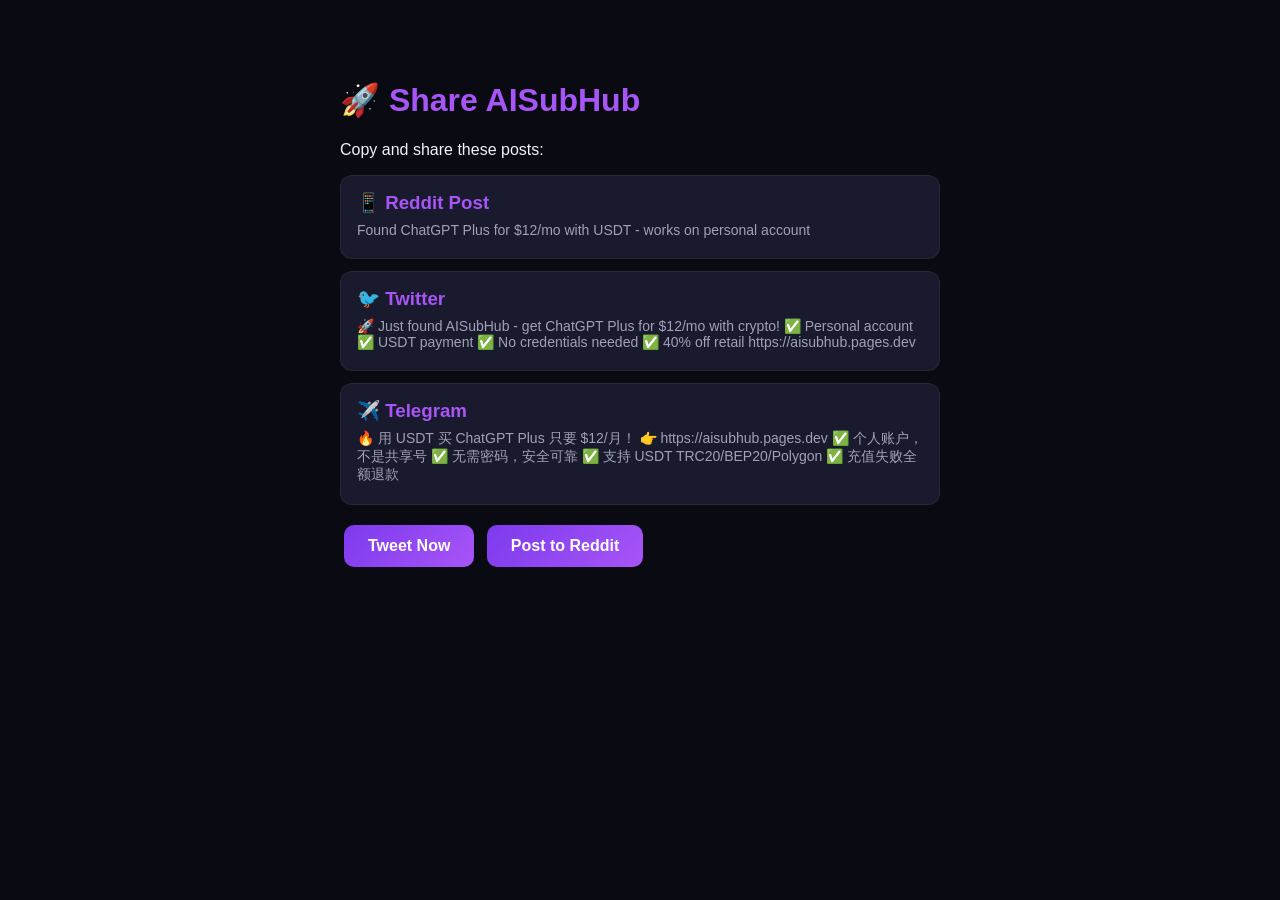
==== share.html @ 6e491dbd "Add blog page, GitHub README, social sharing buttons, SEO improvements - blog.html: SEO-optimized ar" ====
<!DOCTYPE html>
<html><head><meta charset="UTF-8"><title>Share AISubHub</title>
<style>body{font-family:sans-serif;max-width:600px;margin:40px auto;padding:20px;background:#0a0a12;color:#f1f1f6}
h1{color:#a855f7}.card{background:#1a1a2e;border-radius:12px;padding:16px;margin:12px 0;border:1px solid rgba(255,255,255,0.06)}
.card h3{margin:0 0 8px;color:#a855f7}.card p{margin:0 0 4px;color:#a0a0b8;font-size:14px}
.btn{display:inline-block;background:linear-gradient(135deg,#7c3aed,#a855f7);color:white;padding:12px 24px;border-radius:10px;
text-decoration:none;font-weight:600;margin:8px 4px}.btn:hover{opacity:0.9}</style></head>
<body>
<h1>🚀 Share AISubHub</h1>
<p>Copy and share these posts:</p>
<div class="card"><h3>📱 Reddit Post</h3>
<p>Found ChatGPT Plus for $12/mo with USDT - works on personal account</p></div>
<div class="card"><h3>🐦 Twitter</h3>
<p>🚀 Just found AISubHub - get ChatGPT Plus for $12/mo with crypto!

✅ Personal account
✅ USDT payment
✅ No credentials needed
✅ 40% off retail

https://aisubhub.pages.dev</p></div>
<div class="card"><h3>✈️ Telegram</h3>
<p>🔥 用 USDT 买 ChatGPT Plus 只要 $12/月！
👉 https://aisubhub.pages.dev
✅ 个人账户，不是共享号
✅ 无需密码，安全可靠
✅ 支持 USDT TRC20/BEP20/Polygon
✅ 充值失败全额退款</p></div>
<a class="btn" href="https://twitter.com/intent/tweet?text=%F0%9F%9A%80%20Just%20found%20AISubHub%20-%20get%20ChatGPT%20Plus%20for%20%2412%2Fmo%20with%20crypto!%0A%0A%E2%9C%85%20Personal%20account%0A%E2%9C%85%20USDT%20payment%0A%E2%9C%85%20No%20credentials%20needed%0A%E2%9C%85%2040%25%20off%20retail%0A%0Ahttps%3A%2F%2Faisubhub.pages.dev" target="_blank">Tweet Now</a>
<a class="btn" href="https://www.reddit.com/submit?url=https%3A%2F%2Faisubhub.pages.dev&title=Found%20ChatGPT%20Plus%20for%20%2412%2Fmo%20with%20USDT%20-%20works%20on%20personal%20account" target="_blank">Post to Reddit</a>
</body></html>
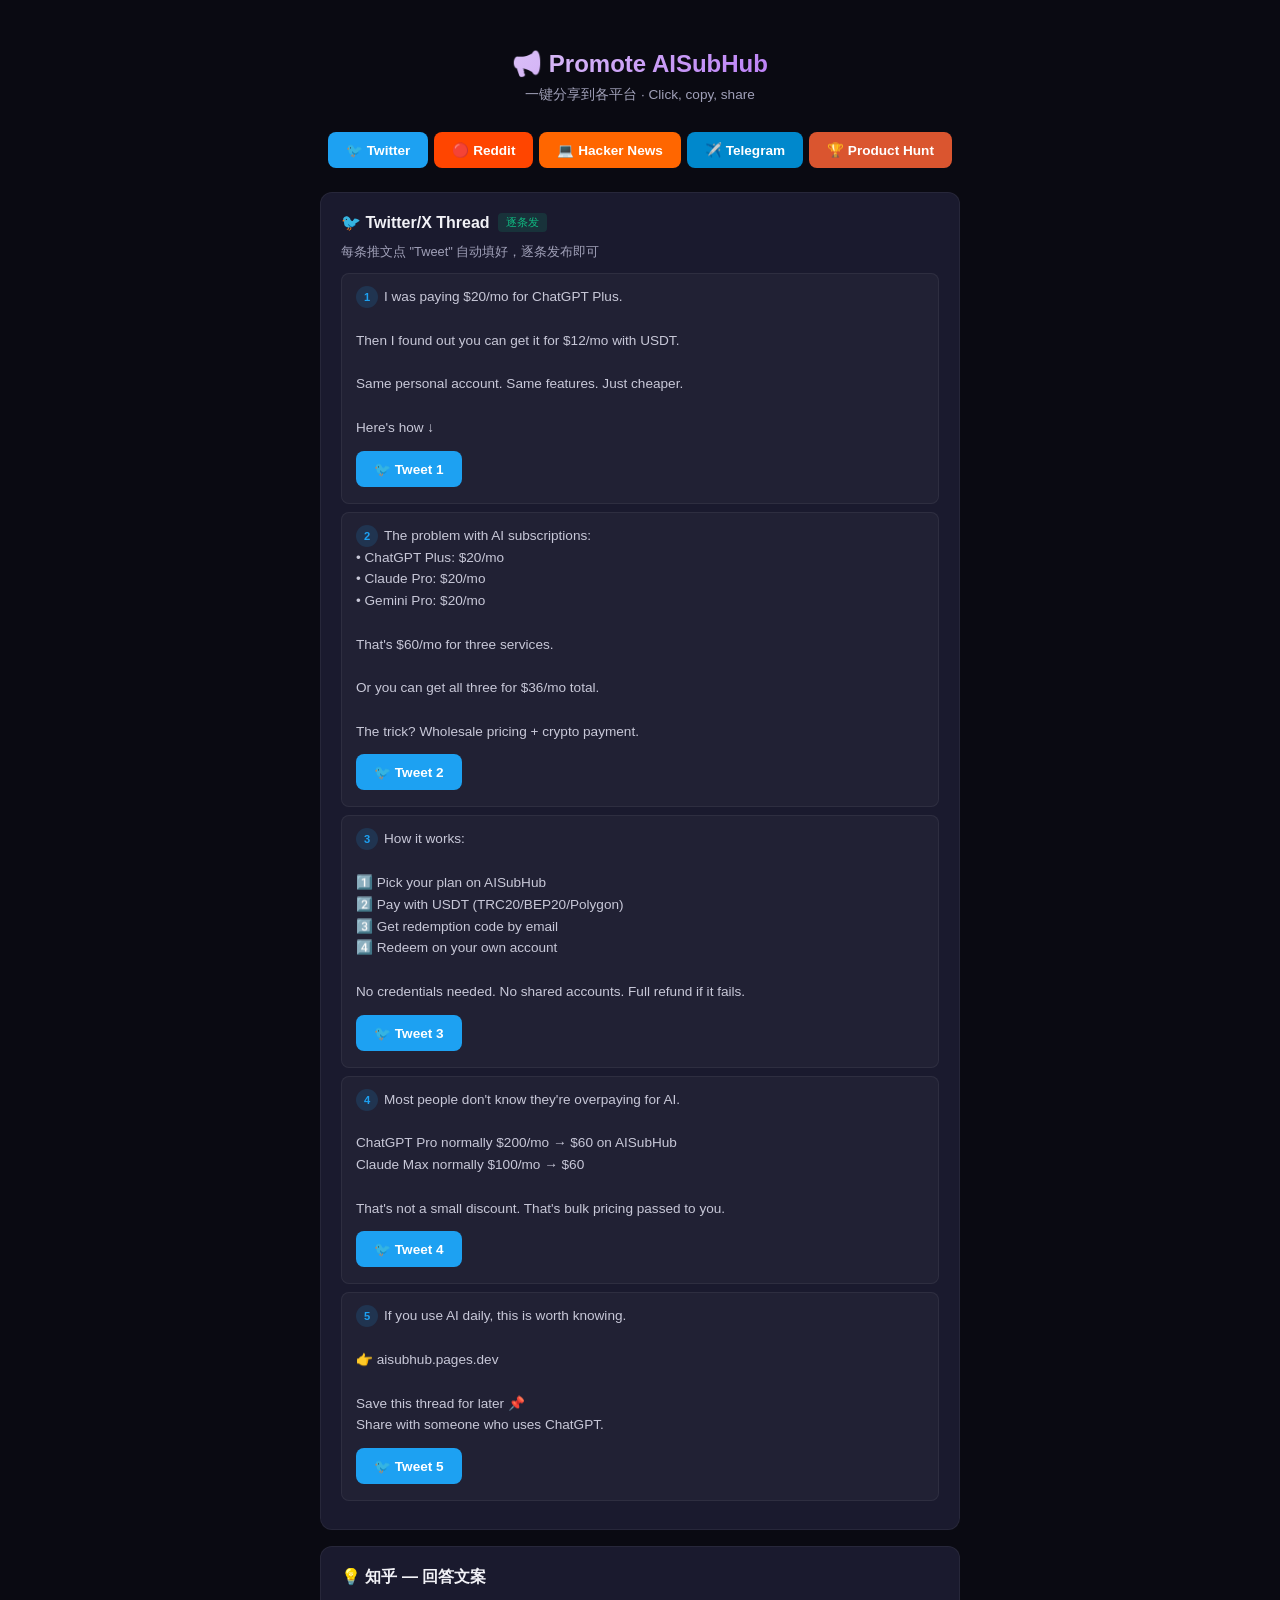
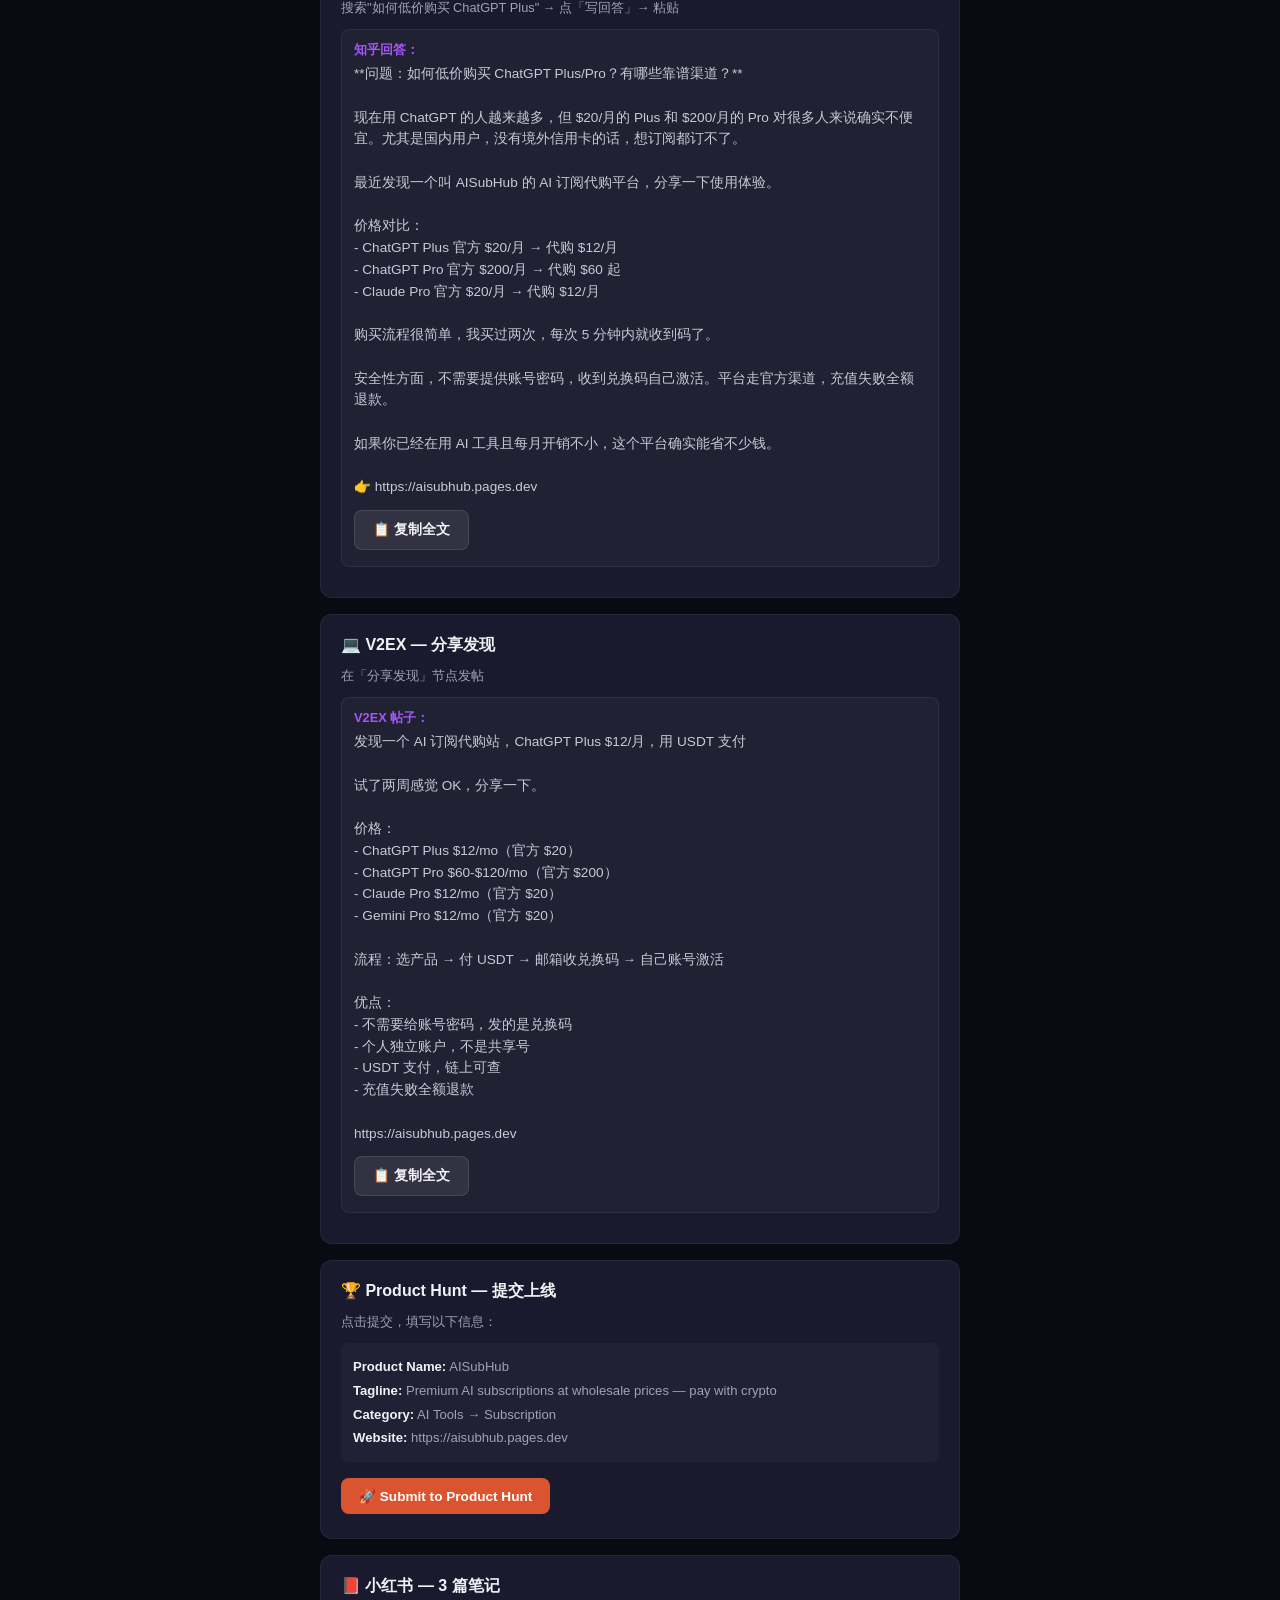
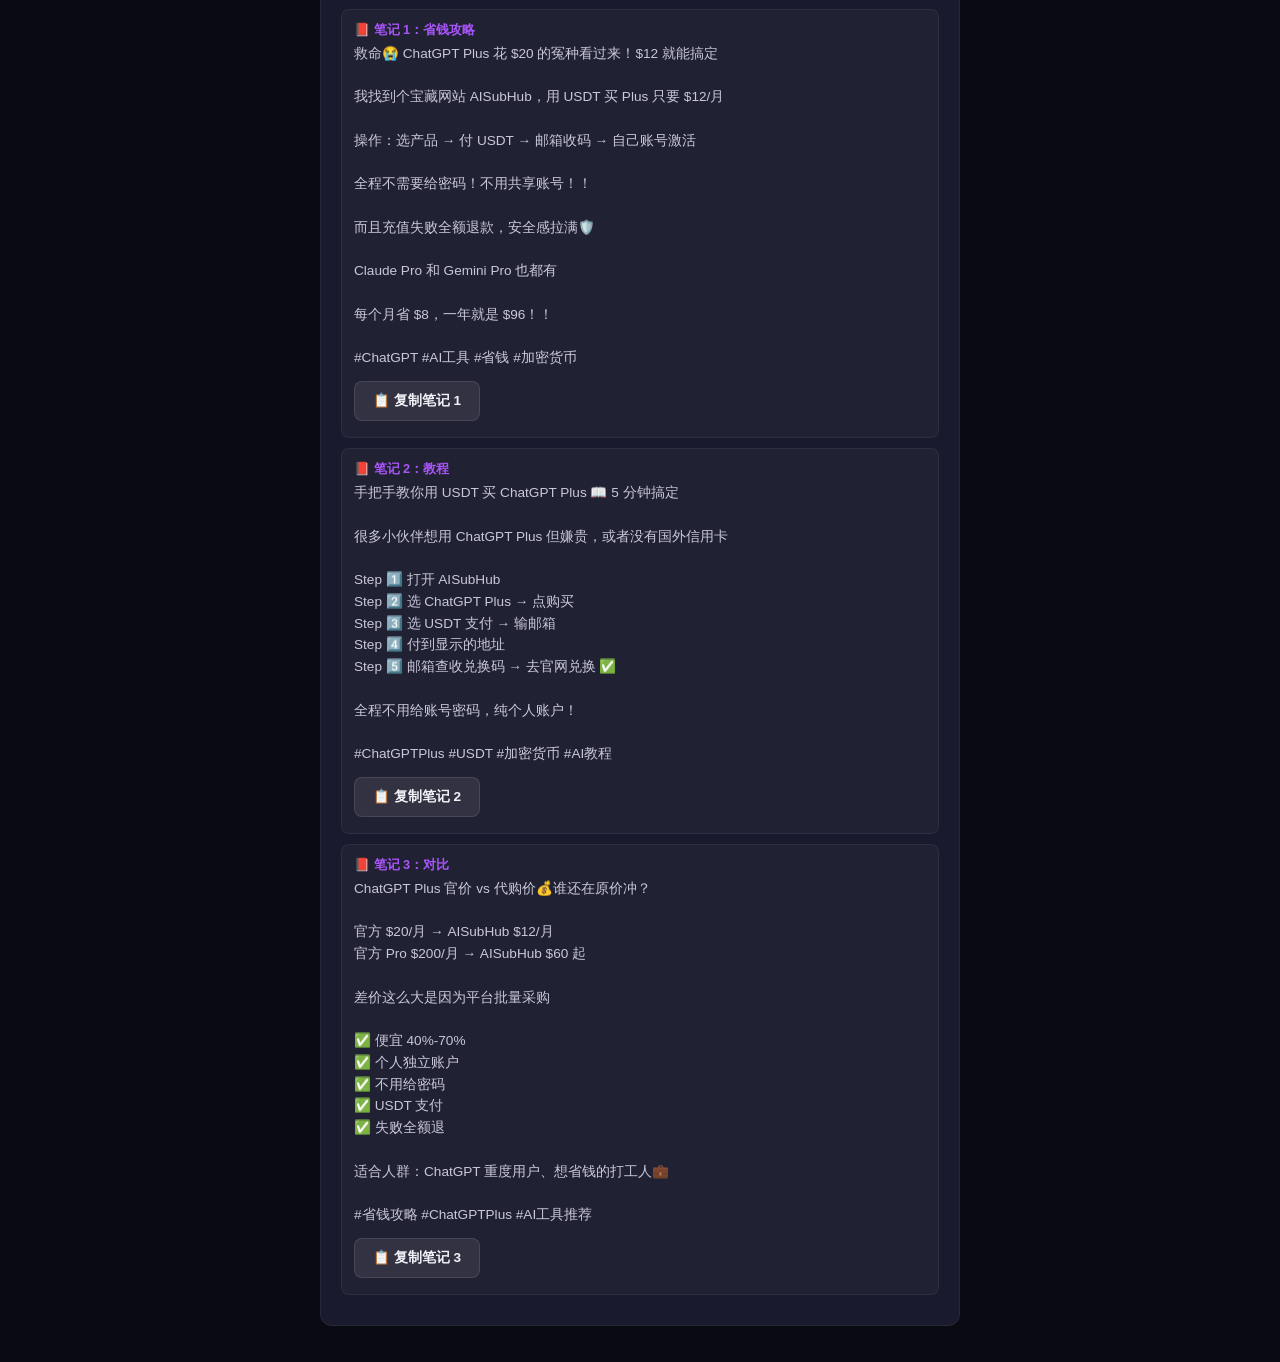
==== commit 069a4969: "Create comprehensive share hub page with all channels - Redesign share.html with Twitter thread (5 t" ====
--- a/share.html
+++ b/share.html
@@ -1,31 +1,254 @@
 <!DOCTYPE html>
-<html><head><meta charset="UTF-8"><title>Share AISubHub</title>
-<style>body{font-family:sans-serif;max-width:600px;margin:40px auto;padding:20px;background:#0a0a12;color:#f1f1f6}
-h1{color:#a855f7}.card{background:#1a1a2e;border-radius:12px;padding:16px;margin:12px 0;border:1px solid rgba(255,255,255,0.06)}
-.card h3{margin:0 0 8px;color:#a855f7}.card p{margin:0 0 4px;color:#a0a0b8;font-size:14px}
-.btn{display:inline-block;background:linear-gradient(135deg,#7c3aed,#a855f7);color:white;padding:12px 24px;border-radius:10px;
-text-decoration:none;font-weight:600;margin:8px 4px}.btn:hover{opacity:0.9}</style></head>
+<html lang="en">
+<head>
+  <meta charset="UTF-8">
+  <meta name="viewport" content="width=device-width, initial-scale=1">
+  <title>AISubHub — Share & Promote</title>
+  <style>
+    * { margin: 0; padding: 0; box-sizing: border-box; }
+    body { font-family: -apple-system, 'Segoe UI', 'PingFang SC', sans-serif; background: #0a0a12; color: #f1f1f6; padding: 20px; }
+    .container { max-width: 640px; margin: 0 auto; }
+    h1 { font-size: 1.5rem; text-align: center; padding: 30px 0 8px; background: linear-gradient(135deg, #f1f1f6, #a855f7); -webkit-background-clip: text; -webkit-text-fill-color: transparent; }
+    .subtitle { text-align: center; color: #a0a0b8; font-size: 0.85rem; margin-bottom: 24px; }
+    .section { background: #1a1a2e; border-radius: 12px; padding: 20px; margin-bottom: 16px; border: 1px solid rgba(255,255,255,0.06); }
+    .section h2 { font-size: 1rem; margin-bottom: 12px; display: flex; align-items: center; gap: 8px; }
+    .section h2 .badge { font-size: 0.7rem; background: rgba(16,185,129,0.15); color: #10b981; padding: 2px 8px; border-radius: 4px; font-weight: 500; }
+    .btn { display: inline-flex; align-items: center; gap: 6px; padding: 10px 18px; border-radius: 8px; font-size: 0.85rem; font-weight: 600; cursor: pointer; border: none; text-decoration: none; color: white; margin: 4px 0; transition: opacity 0.2s; }
+    .btn:hover { opacity: 0.85; }
+    .btn-twitter { background: #1da1f2; }
+    .btn-producthunt { background: #da552f; }
+    .btn-copy { background: rgba(255,255,255,0.08); color: #f1f1f6; border: 1px solid rgba(255,255,255,0.1); }
+    .btn-copy:hover { background: rgba(255,255,255,0.15); }
+    .btn-reddit { background: #ff4500; }
+    .btn-hn { background: #ff6600; }
+    .btn-telegram { background: #0088cc; }
+    .tweet-card { background: rgba(255,255,255,0.03); border: 1px solid rgba(255,255,255,0.06); border-radius: 8px; padding: 12px 14px; margin-bottom: 8px; }
+    .tweet-card .num { display: inline-block; width: 22px; height: 22px; line-height: 22px; text-align: center; border-radius: 50%; background: rgba(29,161,242,0.15); color: #1da1f2; font-size: 0.7rem; font-weight: 700; margin-right: 6px; }
+    .tweet-card .text { color: #c8c8d8; font-size: 0.85rem; line-height: 1.6; }
+    .tweet-card .actions { margin-top: 8px; display: flex; gap: 6px; flex-wrap: wrap; }
+    .flex-wrap { display: flex; flex-wrap: wrap; gap: 8px; align-items: center; margin-bottom: 8px; }
+    .copy-block { background: rgba(255,255,255,0.03); border: 1px solid rgba(255,255,255,0.06); border-radius: 8px; padding: 12px; margin-bottom: 10px; }
+    .copy-block p { color: #c8c8d8; font-size: 0.85rem; line-height: 1.6; white-space: pre-wrap; margin-bottom: 8px; }
+    .toast { position: fixed; bottom: 24px; left: 50%; transform: translateX(-50%); background: #10b981; color: white; padding: 10px 20px; border-radius: 8px; font-size: 0.85rem; opacity: 0; transition: opacity 0.3s; z-index: 100; pointer-events: none; }
+    .toast.show { opacity: 1; }
+    .quick-links { display: flex; flex-wrap: wrap; gap: 6px; justify-content: center; margin-bottom: 20px; }
+    .label { font-size: 0.8rem; color: #a855f7; font-weight: 600; margin-bottom: 4px; }
+  </style>
+</head>
 <body>
-<h1>🚀 Share AISubHub</h1>
-<p>Copy and share these posts:</p>
-<div class="card"><h3>📱 Reddit Post</h3>
-<p>Found ChatGPT Plus for $12/mo with USDT - works on personal account</p></div>
-<div class="card"><h3>🐦 Twitter</h3>
-<p>🚀 Just found AISubHub - get ChatGPT Plus for $12/mo with crypto!
-
-✅ Personal account
-✅ USDT payment
-✅ No credentials needed
-✅ 40% off retail
-
-https://aisubhub.pages.dev</p></div>
-<div class="card"><h3>✈️ Telegram</h3>
-<p>🔥 用 USDT 买 ChatGPT Plus 只要 $12/月！
-👉 https://aisubhub.pages.dev
-✅ 个人账户，不是共享号
-✅ 无需密码，安全可靠
-✅ 支持 USDT TRC20/BEP20/Polygon
-✅ 充值失败全额退款</p></div>
-<a class="btn" href="https://twitter.com/intent/tweet?text=%F0%9F%9A%80%20Just%20found%20AISubHub%20-%20get%20ChatGPT%20Plus%20for%20%2412%2Fmo%20with%20crypto!%0A%0A%E2%9C%85%20Personal%20account%0A%E2%9C%85%20USDT%20payment%0A%E2%9C%85%20No%20credentials%20needed%0A%E2%9C%85%2040%25%20off%20retail%0A%0Ahttps%3A%2F%2Faisubhub.pages.dev" target="_blank">Tweet Now</a>
-<a class="btn" href="https://www.reddit.com/submit?url=https%3A%2F%2Faisubhub.pages.dev&title=Found%20ChatGPT%20Plus%20for%20%2412%2Fmo%20with%20USDT%20-%20works%20on%20personal%20account" target="_blank">Post to Reddit</a>
-</body></html>+
+<div class="container">
+  <h1>📢 Promote AISubHub</h1>
+  <p class="subtitle">一键分享到各平台 · Click, copy, share</p>
+
+  <!-- Quick action bar -->
+  <div class="quick-links">
+    <a class="btn btn-twitter" href="https://twitter.com/intent/tweet?text=AISubHub%20%E2%80%94%20Premium%20AI%20Subscriptions%20at%20Wholesale%20Prices%2C%20pay%20with%20USDT%20%F0%9F%9A%80%0A%0AChatGPT%20Plus%20%2412%2Fmo%20%E2%86%92%20aisubhub.pages.dev" target="_blank">🐦 Twitter</a>
+    <a class="btn btn-reddit" href="https://www.reddit.com/r/beermoney/submit?title=Save%2040%25%20on%20ChatGPT%20Plus%20(%2420%20%E2%86%92%20%2412%2Fmo)%20by%20paying%20with%20USDT" target="_blank">🔴 Reddit</a>
+    <a class="btn btn-hn" href="https://news.ycombinator.com/submitlink?u=https://aisubhub.pages.dev&t=AISubHub%20%E2%80%94%20Buy%20AI%20Subscriptions%20with%20Crypto" target="_blank">💻 Hacker News</a>
+    <a class="btn btn-telegram" href="https://t.me/share/url?url=https://aisubhub.pages.dev&text=AISubHub%20-%20Buy%20ChatGPT%20Plus%20with%20USDT%20%2412/mo" target="_blank">✈️ Telegram</a>
+    <a class="btn btn-producthunt" href="https://www.producthunt.com/posts/new" target="_blank">🏆 Product Hunt</a>
+  </div>
+
+  <!-- ========== TWITTER THREAD ========== -->
+  <div class="section">
+    <h2>🐦 Twitter/X Thread <span class="badge">逐条发</span></h2>
+    <p style="color:#a0a0b8;font-size:0.8rem;margin-bottom:12px">每条推文点 "Tweet" 自动填好，逐条发布即可</p>
+
+    <div class="tweet-card">
+      <div class="text"><span class="num">1</span>I was paying $20/mo for ChatGPT Plus.<br><br>Then I found out you can get it for $12/mo with USDT.<br><br>Same personal account. Same features. Just cheaper.<br><br>Here's how ↓</div>
+      <div class="actions"><a class="btn btn-twitter" href="https://twitter.com/intent/tweet?text=I%20was%20paying%20%2420%2Fmo%20for%20ChatGPT%20Plus.%0A%0AThen%20I%20found%20out%20you%20can%20get%20it%20for%20%2412%2Fmo%20with%20USDT.%0A%0ASame%20personal%20account.%20Same%20features.%20Just%20cheaper.%0A%0AHere%27s%20how%20%E2%86%93" target="_blank">🐦 Tweet 1</a></div>
+    </div>
+
+    <div class="tweet-card">
+      <div class="text"><span class="num">2</span>The problem with AI subscriptions:<br>• ChatGPT Plus: $20/mo<br>• Claude Pro: $20/mo<br>• Gemini Pro: $20/mo<br><br>That's $60/mo for three services.<br><br>Or you can get all three for $36/mo total.<br><br>The trick? Wholesale pricing + crypto payment.</div>
+      <div class="actions"><a class="btn btn-twitter" href="https://twitter.com/intent/tweet?text=The%20problem%20with%20AI%20subscriptions%3A%0A%E2%80%A2%20ChatGPT%20Plus%3A%20%2420%2Fmo%0A%E2%80%A2%20Claude%20Pro%3A%20%2420%2Fmo%0A%E2%80%A2%20Gemini%20Pro%3A%20%2420%2Fmo%0A%0AThat%27s%20%2460%2Fmo%20for%20three%20services.%0A%0AOr%20you%20can%20get%20all%20three%20for%20%2436%2Fmo%20total.%0A%0AThe%20trick%3F%20Wholesale%20pricing%20%2B%20crypto%20payment." target="_blank">🐦 Tweet 2</a></div>
+    </div>
+
+    <div class="tweet-card">
+      <div class="text"><span class="num">3</span>How it works:<br><br>1️⃣ Pick your plan on AISubHub<br>2️⃣ Pay with USDT (TRC20/BEP20/Polygon)<br>3️⃣ Get redemption code by email<br>4️⃣ Redeem on your own account<br><br>No credentials needed. No shared accounts. Full refund if it fails.</div>
+      <div class="actions"><a class="btn btn-twitter" href="https://twitter.com/intent/tweet?text=How%20it%20works%3A%0A%0A1%EF%B8%8F%E2%83%83%20Pick%20your%20plan%20on%20AISubHub%0A2%EF%B8%8F%E2%83%83%20Pay%20with%20USDT%20(TRC20%2FBEP20%2FPolygon)%0A3%EF%B8%8F%E2%83%83%20Get%20redemption%20code%20by%20email%0A4%EF%B8%8F%E2%83%83%20Redeem%20on%20your%20own%20account%0A%0ANo%20credentials%20needed.%20No%20shared%20accounts.%20Full%20refund%20if%20it%20fails.%0A%0Ahttps%3A%2F%2Faisubhub.pages.dev" target="_blank">🐦 Tweet 3</a></div>
+    </div>
+
+    <div class="tweet-card">
+      <div class="text"><span class="num">4</span>Most people don't know they're overpaying for AI.<br><br>ChatGPT Pro normally $200/mo → $60 on AISubHub<br>Claude Max normally $100/mo → $60<br><br>That's not a small discount. That's bulk pricing passed to you.</div>
+      <div class="actions"><a class="btn btn-twitter" href="https://twitter.com/intent/tweet?text=Most%20people%20don%27t%20know%20they%27re%20overpaying%20for%20AI.%0A%0AChatGPT%20Pro%20normally%20%24200%2Fmo%20%E2%86%92%20%2460%20on%20AISubHub%0AClaude%20Max%20normally%20%24100%2Fmo%20%E2%86%92%20%2460%0A%0AThat%27s%20not%20a%20small%20discount.%20That%27s%20bulk%20pricing%20passed%20to%20you." target="_blank">🐦 Tweet 4</a></div>
+    </div>
+
+    <div class="tweet-card">
+      <div class="text"><span class="num">5</span>If you use AI daily, this is worth knowing.<br><br>👉 aisubhub.pages.dev<br><br>Save this thread for later 📌<br>Share with someone who uses ChatGPT.</div>
+      <div class="actions"><a class="btn btn-twitter" href="https://twitter.com/intent/tweet?text=If%20you%20use%20AI%20daily%2C%20this%20is%20worth%20knowing.%0A%0A%F0%9F%91%89%20aisubhub.pages.dev%0A%0ASave%20this%20thread%20for%20later%20%F0%9F%93%8C%0AShare%20with%20someone%20who%20uses%20ChatGPT." target="_blank">🐦 Tweet 5</a></div>
+    </div>
+  </div>
+
+  <!-- ========== ZHIHU ========== -->
+  <div class="section">
+    <h2>💡 知乎 — 回答文案</h2>
+    <p style="color:#a0a0b8;font-size:0.8rem;margin-bottom:12px">搜索"如何低价购买 ChatGPT Plus" → 点「写回答」→ 粘贴</p>
+    <div class="copy-block">
+      <div class="label">知乎回答：</div>
+      <p>**问题：如何低价购买 ChatGPT Plus/Pro？有哪些靠谱渠道？**
+
+现在用 ChatGPT 的人越来越多，但 $20/月的 Plus 和 $200/月的 Pro 对很多人来说确实不便宜。尤其是国内用户，没有境外信用卡的话，想订阅都订不了。
+
+最近发现一个叫 AISubHub 的 AI 订阅代购平台，分享一下使用体验。
+
+价格对比：
+- ChatGPT Plus 官方 $20/月 → 代购 $12/月
+- ChatGPT Pro 官方 $200/月 → 代购 $60 起
+- Claude Pro 官方 $20/月 → 代购 $12/月
+
+购买流程很简单，我买过两次，每次 5 分钟内就收到码了。
+
+安全性方面，不需要提供账号密码，收到兑换码自己激活。平台走官方渠道，充值失败全额退款。
+
+如果你已经在用 AI 工具且每月开销不小，这个平台确实能省不少钱。
+
+👉 https://aisubhub.pages.dev</p>
+      <button class="btn btn-copy" onclick="copyText(this, this.previousElementSibling.textContent)">📋 复制全文</button>
+    </div>
+  </div>
+
+  <!-- ========== V2EX ========== -->
+  <div class="section">
+    <h2>💻 V2EX — 分享发现</h2>
+    <p style="color:#a0a0b8;font-size:0.8rem;margin-bottom:12px">在「分享发现」节点发帖</p>
+    <div class="copy-block">
+      <div class="label">V2EX 帖子：</div>
+      <p>发现一个 AI 订阅代购站，ChatGPT Plus $12/月，用 USDT 支付
+
+试了两周感觉 OK，分享一下。
+
+价格：
+- ChatGPT Plus $12/mo（官方 $20）
+- ChatGPT Pro $60-$120/mo（官方 $200）
+- Claude Pro $12/mo（官方 $20）
+- Gemini Pro $12/mo（官方 $20）
+
+流程：选产品 → 付 USDT → 邮箱收兑换码 → 自己账号激活
+
+优点：
+- 不需要给账号密码，发的是兑换码
+- 个人独立账户，不是共享号
+- USDT 支付，链上可查
+- 充值失败全额退款
+
+https://aisubhub.pages.dev</p>
+      <button class="btn btn-copy" onclick="copyText(this, this.previousElementSibling.textContent)">📋 复制全文</button>
+    </div>
+  </div>
+
+  <!-- ========== PRODUCT HUNT ========== -->
+  <div class="section">
+    <h2>🏆 Product Hunt — 提交上线</h2>
+    <p style="color:#a0a0b8;font-size:0.8rem;margin-bottom:12px">点击提交，填写以下信息：</p>
+    <div style="padding:12px;background:rgba(255,255,255,0.03);border-radius:8px;font-size:0.82rem;color:#a0a0b8;line-height:1.8;margin-bottom:12px">
+      <strong style="color:#f1f1f6">Product Name:</strong> AISubHub<br>
+      <strong style="color:#f1f1f6">Tagline:</strong> Premium AI subscriptions at wholesale prices — pay with crypto<br>
+      <strong style="color:#f1f1f6">Category:</strong> AI Tools → Subscription<br>
+      <strong style="color:#f1f1f6">Website:</strong> https://aisubhub.pages.dev
+    </div>
+    <a class="btn btn-producthunt" href="https://www.producthunt.com/posts/new" target="_blank">🚀 Submit to Product Hunt</a>
+  </div>
+
+  <!-- ========== XIAOHONGSHU ========== -->
+  <div class="section">
+    <h2>📕 小红书 — 3 篇笔记</h2>
+
+    <div class="copy-block">
+      <div class="label">📕 笔记 1：省钱攻略</div>
+      <p>救命😭 ChatGPT Plus 花 $20 的冤种看过来！$12 就能搞定
+
+我找到个宝藏网站 AISubHub，用 USDT 买 Plus 只要 $12/月
+
+操作：选产品 → 付 USDT → 邮箱收码 → 自己账号激活
+
+全程不需要给密码！不用共享账号！！
+
+而且充值失败全额退款，安全感拉满🛡️
+
+Claude Pro 和 Gemini Pro 也都有
+
+每个月省 $8，一年就是 $96！！
+
+#ChatGPT #AI工具 #省钱 #加密货币</p>
+      <button class="btn btn-copy" onclick="copyText(this, this.previousElementSibling.textContent)">📋 复制笔记 1</button>
+    </div>
+
+    <div class="copy-block">
+      <div class="label">📕 笔记 2：教程</div>
+      <p>手把手教你用 USDT 买 ChatGPT Plus 📖 5 分钟搞定
+
+很多小伙伴想用 ChatGPT Plus 但嫌贵，或者没有国外信用卡
+
+Step 1️⃣ 打开 AISubHub
+Step 2️⃣ 选 ChatGPT Plus → 点购买
+Step 3️⃣ 选 USDT 支付 → 输邮箱
+Step 4️⃣ 付到显示的地址
+Step 5️⃣ 邮箱查收兑换码 → 去官网兑换 ✅
+
+全程不用给账号密码，纯个人账户！
+
+#ChatGPTPlus #USDT #加密货币 #AI教程</p>
+      <button class="btn btn-copy" onclick="copyText(this, this.previousElementSibling.textContent)">📋 复制笔记 2</button>
+    </div>
+
+    <div class="copy-block">
+      <div class="label">📕 笔记 3：对比</div>
+      <p>ChatGPT Plus 官价 vs 代购价💰谁还在原价冲？
+
+官方 $20/月 → AISubHub $12/月
+官方 Pro $200/月 → AISubHub $60 起
+
+差价这么大是因为平台批量采购
+
+✅ 便宜 40%-70%
+✅ 个人独立账户
+✅ 不用给密码
+✅ USDT 支付
+✅ 失败全额退
+
+适合人群：ChatGPT 重度用户、想省钱的打工人💼
+
+#省钱攻略 #ChatGPTPlus #AI工具推荐</p>
+      <button class="btn btn-copy" onclick="copyText(this, this.previousElementSibling.textContent)">📋 复制笔记 3</button>
+    </div>
+  </div>
+
+</div>
+
+<div class="toast" id="toast"></div>
+
+<script>
+function copyText(btn, text) {
+  navigator.clipboard.writeText(text.trim()).then(() => {
+    btn.textContent = '✅ 已复制!';
+    btn.style.background = 'rgba(16,185,129,0.2)';
+    btn.style.color = '#10b981';
+    setTimeout(() => {
+      btn.textContent = '📋 复制全文';
+      btn.style.background = '';
+      btn.style.color = '';
+    }, 2000);
+  }).catch(() => {
+    const ta = document.createElement('textarea');
+    ta.value = text.trim();
+    document.body.appendChild(ta);
+    ta.select();
+    document.execCommand('copy');
+    document.body.removeChild(ta);
+    showToast('已复制到剪贴板');
+  });
+}
+
+function showToast(msg) {
+  const t = document.getElementById('toast');
+  t.textContent = msg;
+  t.classList.add('show');
+  clearTimeout(t._hide);
+  t._hide = setTimeout(() => t.classList.remove('show'), 2000);
+}
+</script>
+
+</body>
+</html>
